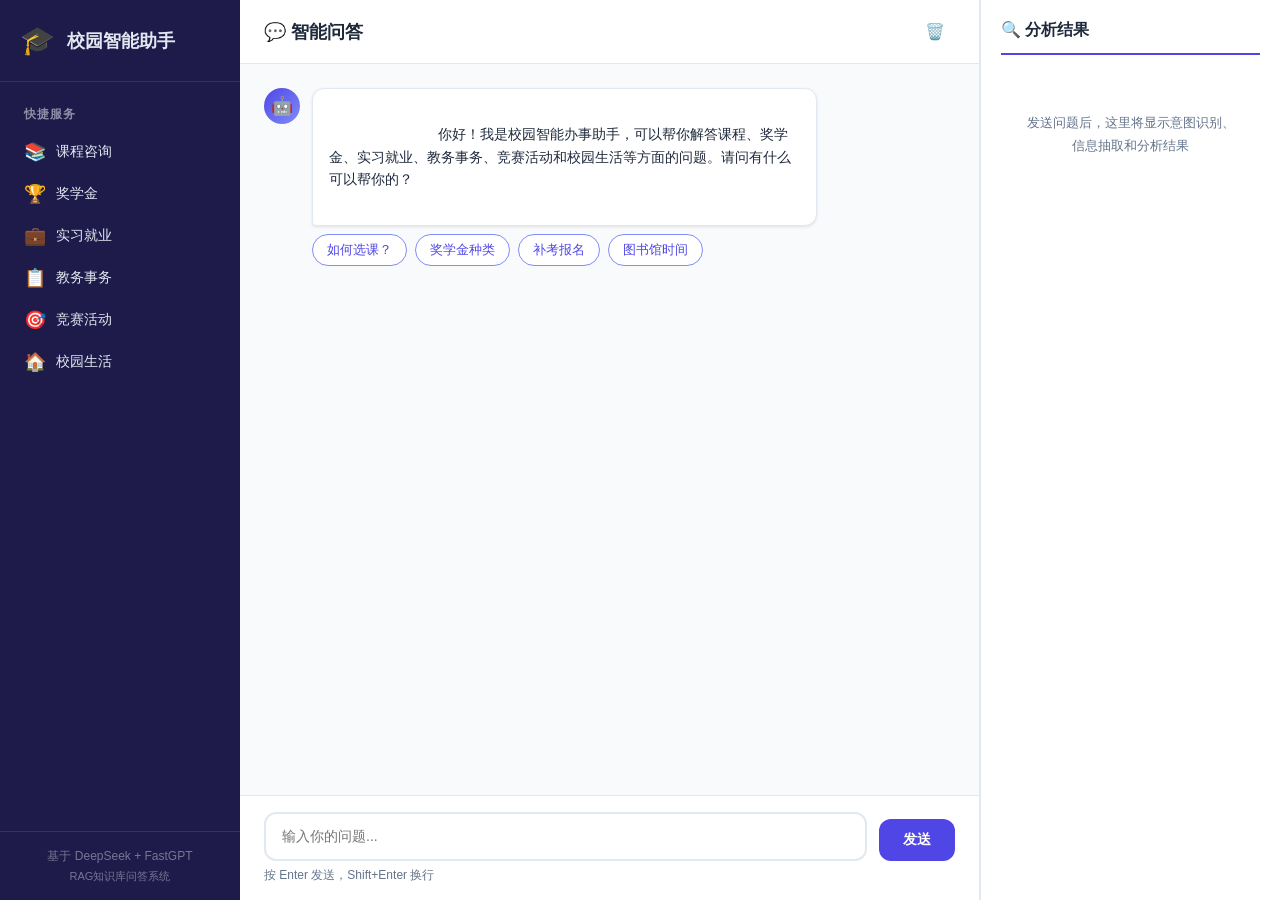
==== templates/index.html @ 4680c73d "第一次" ====
<!DOCTYPE html>
<html lang="zh-CN">
<head>
    <meta charset="UTF-8">
    <meta name="viewport" content="width=device-width, initial-scale=1.0">
    <title>校园智能办事助手</title>
    <link rel="stylesheet" href="/static/css/style.css">
</head>
<body>
    <div class="app-container">
        <!-- 侧边栏 -->
        <aside class="sidebar">
            <div class="sidebar-header">
                <div class="logo">
                    <span class="logo-icon">🎓</span>
                    <h1>校园智能助手</h1>
                </div>
            </div>
            <nav class="sidebar-nav">
                <div class="nav-section">
                    <h3>快捷服务</h3>
                    <button class="nav-item" data-intent="course">
                        <span class="nav-icon">📚</span>课程咨询
                    </button>
                    <button class="nav-item" data-intent="scholarship">
                        <span class="nav-icon">🏆</span>奖学金
                    </button>
                    <button class="nav-item" data-intent="internship">
                        <span class="nav-icon">💼</span>实习就业
                    </button>
                    <button class="nav-item" data-intent="academic_affairs">
                        <span class="nav-icon">📋</span>教务事务
                    </button>
                    <button class="nav-item" data-intent="competition">
                        <span class="nav-icon">🎯</span>竞赛活动
                    </button>
                    <button class="nav-item" data-intent="campus_life">
                        <span class="nav-icon">🏠</span>校园生活
                    </button>
                </div>
            </nav>
            <div class="sidebar-footer">
                <p>基于 DeepSeek + FastGPT</p>
                <p class="sub">RAG知识库问答系统</p>
            </div>
        </aside>

        <!-- 主聊天区域 -->
        <main class="chat-main">
            <header class="chat-header">
                <h2>💬 智能问答</h2>
                <div class="header-actions">
                    <button id="clearBtn" class="btn-icon" title="清空对话">🗑️</button>
                </div>
            </header>

            <div class="chat-messages" id="chatMessages">
                <!-- 欢迎消息 -->
                <div class="message bot">
                    <div class="message-avatar">🤖</div>
                    <div class="message-content">
                        <div class="message-text">
                            你好！我是校园智能办事助手，可以帮你解答课程、奖学金、实习就业、教务事务、竞赛活动和校园生活等方面的问题。请问有什么可以帮你的？
                        </div>
                        <div class="quick-replies">
                            <button class="quick-reply-btn" onclick="sendQuickReply('如何选课？')">如何选课？</button>
                            <button class="quick-reply-btn" onclick="sendQuickReply('奖学金有哪些种类？')">奖学金种类</button>
                            <button class="quick-reply-btn" onclick="sendQuickReply('补考怎么报名？')">补考报名</button>
                            <button class="quick-reply-btn" onclick="sendQuickReply('图书馆开放时间？')">图书馆时间</button>
                        </div>
                    </div>
                </div>
            </div>

            <!-- 输入区域 -->
            <div class="chat-input-area">
                <div class="input-container">
                    <textarea
                        id="userInput"
                        placeholder="输入你的问题..."
                        rows="1"
                        onkeydown="handleKeyDown(event)"
                    ></textarea>
                    <button id="sendBtn" class="send-btn" onclick="sendMessage()">
                        发送
                    </button>
                </div>
                <div class="input-hint">按 Enter 发送，Shift+Enter 换行</div>
            </div>
        </main>

        <!-- 右侧分析面板 -->
        <aside class="analysis-panel" id="analysisPanel">
            <h3>🔍 分析结果</h3>
            <div class="analysis-content" id="analysisContent">
                <div class="analysis-placeholder">
                    发送问题后，这里将显示意图识别、信息抽取和分析结果
                </div>
            </div>
        </aside>
    </div>

    <script src="/static/js/app.js"></script>
</body>
</html>
---- static/css/style.css ----
/* 校园智能办事助手 - 样式表 */
:root {
    --primary: #4f46e5;
    --primary-light: #818cf8;
    --primary-dark: #3730a3;
    --bg: #f8fafc;
    --bg-card: #ffffff;
    --bg-sidebar: #1e1b4b;
    --text: #1e293b;
    --text-light: #64748b;
    --text-sidebar: #e2e8f0;
    --border: #e2e8f0;
    --success: #10b981;
    --warning: #f59e0b;
    --danger: #ef4444;
    --shadow: 0 1px 3px rgba(0,0,0,0.1);
    --shadow-lg: 0 4px 12px rgba(0,0,0,0.1);
    --radius: 12px;
    --radius-sm: 8px;
}

* {
    margin: 0;
    padding: 0;
    box-sizing: border-box;
}

body {
    font-family: -apple-system, BlinkMacSystemFont, "Segoe UI", "PingFang SC", "Hiragino Sans GB", "Microsoft YaHei", sans-serif;
    background: var(--bg);
    color: var(--text);
    height: 100vh;
    overflow: hidden;
}

.app-container {
    display: grid;
    grid-template-columns: 240px 1fr 300px;
    height: 100vh;
}

/* ===== 侧边栏 ===== */
.sidebar {
    background: var(--bg-sidebar);
    color: var(--text-sidebar);
    display: flex;
    flex-direction: column;
    overflow: hidden;
}

.sidebar-header {
    padding: 24px 20px;
    border-bottom: 1px solid rgba(255,255,255,0.1);
}

.logo {
    display: flex;
    align-items: center;
    gap: 12px;
}

.logo-icon {
    font-size: 28px;
}

.logo h1 {
    font-size: 18px;
    font-weight: 600;
    white-space: nowrap;
}

.sidebar-nav {
    flex: 1;
    overflow-y: auto;
    padding: 16px 12px;
}

.nav-section h3 {
    font-size: 12px;
    text-transform: uppercase;
    color: rgba(255,255,255,0.5);
    padding: 8px 12px;
    letter-spacing: 1px;
}

.nav-item {
    display: flex;
    align-items: center;
    gap: 10px;
    width: 100%;
    padding: 10px 12px;
    border: none;
    background: transparent;
    color: var(--text-sidebar);
    font-size: 14px;
    border-radius: var(--radius-sm);
    cursor: pointer;
    transition: all 0.2s;
    text-align: left;
}

.nav-item:hover {
    background: rgba(255,255,255,0.1);
}

.nav-item.active {
    background: var(--primary);
    color: white;
}

.nav-icon {
    font-size: 18px;
}

.sidebar-footer {
    padding: 16px 20px;
    border-top: 1px solid rgba(255,255,255,0.1);
    font-size: 12px;
    color: rgba(255,255,255,0.4);
    text-align: center;
}

.sidebar-footer .sub {
    margin-top: 4px;
    font-size: 11px;
}

/* ===== 聊天主区域 ===== */
.chat-main {
    display: flex;
    flex-direction: column;
    background: var(--bg);
    border-right: 1px solid var(--border);
    min-height: 0;
    overflow: hidden;
}

.chat-header {
    display: flex;
    align-items: center;
    justify-content: space-between;
    padding: 16px 24px;
    background: var(--bg-card);
    border-bottom: 1px solid var(--border);
}

.chat-header h2 {
    font-size: 18px;
    font-weight: 600;
}

.header-actions {
    display: flex;
    gap: 8px;
}

.btn-icon {
    padding: 6px 10px;
    border: none;
    background: transparent;
    border-radius: var(--radius-sm);
    cursor: pointer;
    font-size: 16px;
    transition: background 0.2s;
}

.btn-icon:hover {
    background: var(--border);
}

/* 消息区域 */
.chat-messages {
    flex: 1;
    overflow-y: auto;
    padding: 24px;
    display: flex;
    flex-direction: column;
    gap: 20px;
    min-height: 0;
}

.message {
    display: flex;
    gap: 12px;
    max-width: 80%;
    animation: fadeIn 0.3s ease;
}

@keyframes fadeIn {
    from { opacity: 0; transform: translateY(8px); }
    to { opacity: 1; transform: translateY(0); }
}

.message.user {
    align-self: flex-end;
    flex-direction: row-reverse;
}

.message-avatar {
    width: 36px;
    height: 36px;
    border-radius: 50%;
    display: flex;
    align-items: center;
    justify-content: center;
    font-size: 18px;
    flex-shrink: 0;
    background: var(--border);
}

.message.bot .message-avatar {
    background: linear-gradient(135deg, var(--primary), var(--primary-light));
}

.message-content {
    display: flex;
    flex-direction: column;
    gap: 8px;
}

.message-text {
    padding: 12px 16px;
    border-radius: var(--radius);
    line-height: 1.6;
    font-size: 14px;
    white-space: pre-wrap;
}

.message.user .message-text {
    background: var(--primary);
    color: white;
    border-bottom-right-radius: 4px;
}

.message.bot .message-text {
    background: var(--bg-card);
    border: 1px solid var(--border);
    border-bottom-left-radius: 4px;
    box-shadow: var(--shadow);
}

/* 快捷回复 */
.quick-replies {
    display: flex;
    flex-wrap: wrap;
    gap: 8px;
}

.quick-reply-btn {
    padding: 6px 14px;
    border: 1px solid var(--primary-light);
    background: white;
    color: var(--primary);
    border-radius: 20px;
    font-size: 13px;
    cursor: pointer;
    transition: all 0.2s;
}

.quick-reply-btn:hover {
    background: var(--primary);
    color: white;
}

/* 来源标签 */
.source-tag {
    display: inline-flex;
    align-items: center;
    gap: 4px;
    padding: 3px 10px;
    background: #f0f9ff;
    color: #0369a1;
    border-radius: 12px;
    font-size: 12px;
}

/* 输入区域 */
.chat-input-area {
    padding: 16px 24px;
    background: var(--bg-card);
    border-top: 1px solid var(--border);
}

.input-container {
    display: flex;
    gap: 12px;
    align-items: flex-end;
}

#userInput {
    flex: 1;
    padding: 12px 16px;
    border: 2px solid var(--border);
    border-radius: var(--radius);
    font-size: 14px;
    font-family: inherit;
    resize: none;
    outline: none;
    transition: border-color 0.2s;
    max-height: 120px;
    line-height: 1.5;
}

#userInput:focus {
    border-color: var(--primary);
}

.send-btn {
    padding: 12px 24px;
    background: var(--primary);
    color: white;
    border: none;
    border-radius: var(--radius);
    font-size: 14px;
    font-weight: 600;
    cursor: pointer;
    transition: all 0.2s;
    white-space: nowrap;
}

.send-btn:hover {
    background: var(--primary-dark);
}

.send-btn:disabled {
    background: var(--border);
    cursor: not-allowed;
}

.input-hint {
    font-size: 12px;
    color: var(--text-light);
    margin-top: 6px;
}

/* ===== 分析面板 ===== */
.analysis-panel {
    background: var(--bg-card);
    padding: 20px;
    overflow-y: auto;
    border-left: 1px solid var(--border);
}

.analysis-panel h3 {
    font-size: 16px;
    margin-bottom: 16px;
    padding-bottom: 12px;
    border-bottom: 2px solid var(--primary);
}

.analysis-placeholder {
    color: var(--text-light);
    font-size: 13px;
    text-align: center;
    padding: 40px 20px;
    line-height: 1.8;
}

.analysis-section {
    margin-bottom: 20px;
}

.analysis-section h4 {
    font-size: 13px;
    color: var(--primary);
    margin-bottom: 8px;
    display: flex;
    align-items: center;
    gap: 6px;
}

.intent-badge {
    display: inline-flex;
    align-items: center;
    gap: 6px;
    padding: 6px 14px;
    background: linear-gradient(135deg, var(--primary), var(--primary-light));
    color: white;
    border-radius: 20px;
    font-size: 13px;
    font-weight: 500;
}

.confidence-bar {
    width: 100%;
    height: 6px;
    background: var(--border);
    border-radius: 3px;
    overflow: hidden;
    margin-top: 6px;
}

.confidence-fill {
    height: 100%;
    background: var(--success);
    border-radius: 3px;
    transition: width 0.5s ease;
}

.entity-item {
    display: flex;
    justify-content: space-between;
    padding: 8px 12px;
    background: #f8fafc;
    border-radius: var(--radius-sm);
    margin-bottom: 6px;
    font-size: 13px;
}

.entity-type {
    color: var(--primary);
    font-weight: 500;
}

.entity-value {
    color: var(--text);
}

.source-item {
    padding: 10px 12px;
    background: #f0f9ff;
    border-radius: var(--radius-sm);
    margin-bottom: 6px;
    font-size: 13px;
    line-height: 1.5;
}

.source-item .source-name {
    color: #0369a1;
    font-weight: 500;
}

/* 加载动画 */
.typing-indicator {
    display: flex;
    gap: 4px;
    padding: 8px 0;
}

.typing-indicator span {
    width: 8px;
    height: 8px;
    background: var(--primary-light);
    border-radius: 50%;
    animation: typing 1.4s infinite ease-in-out;
}

.typing-indicator span:nth-child(2) { animation-delay: 0.2s; }
.typing-indicator span:nth-child(3) { animation-delay: 0.4s; }

@keyframes typing {
    0%, 80%, 100% { transform: scale(0.6); opacity: 0.4; }
    40% { transform: scale(1); opacity: 1; }
}

/* 响应式 */
@media (max-width: 1024px) {
    .app-container {
        grid-template-columns: 60px 1fr;
    }
    .sidebar-header h1,
    .nav-item span:not(.nav-icon),
    .sidebar-footer { display: none; }
    .nav-item { justify-content: center; padding: 12px; }
    .analysis-panel { display: none; }
}

@media (max-width: 768px) {
    .app-container {
        grid-template-columns: 1fr;
    }
    .sidebar { display: none; }
}
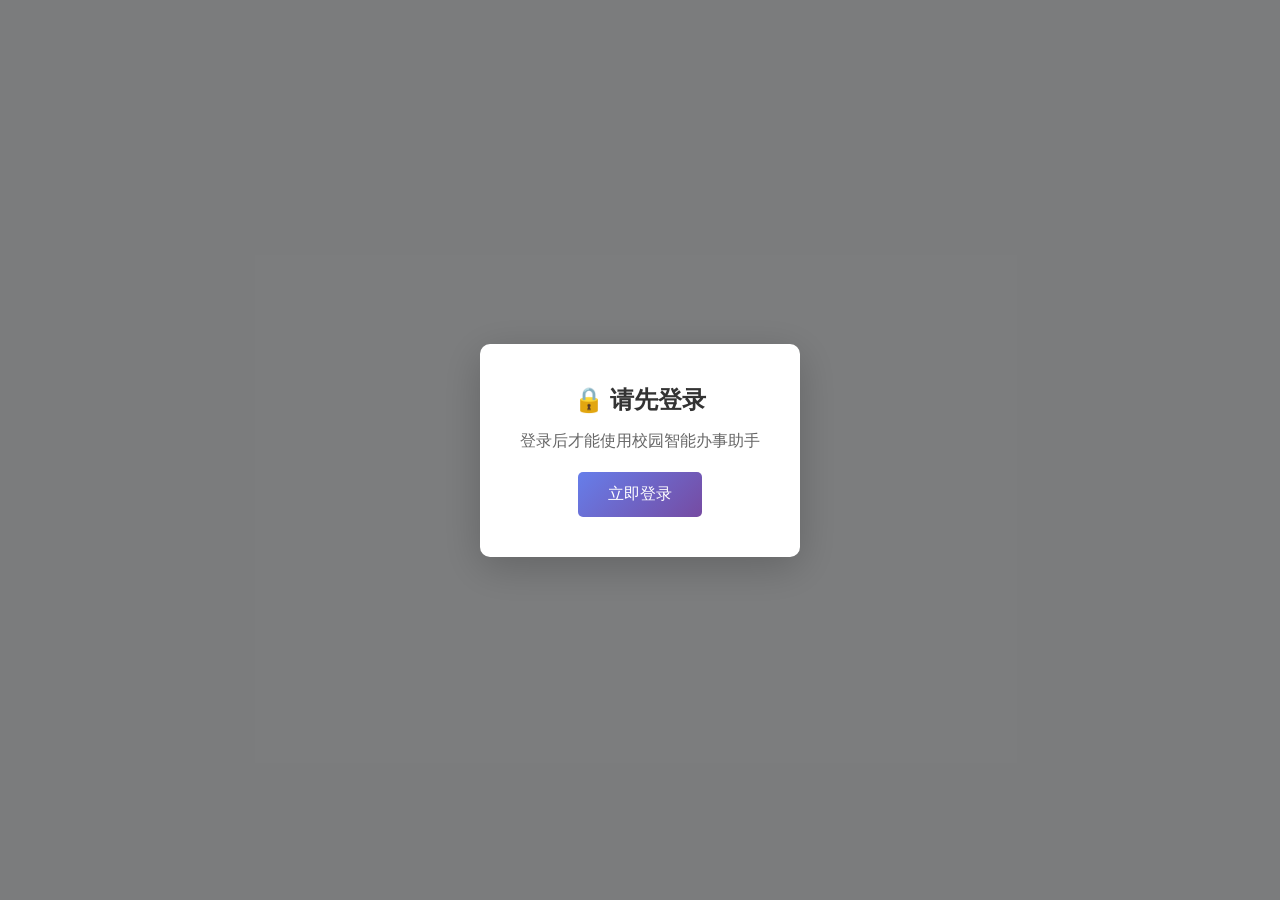
==== commit b5e503c7: "修改" ====
--- a/templates/index.html
+++ b/templates/index.html
@@ -5,9 +5,100 @@
     <meta name="viewport" content="width=device-width, initial-scale=1.0">
     <title>校园智能办事助手</title>
     <link rel="stylesheet" href="/static/css/style.css">
+    <style>
+        /* 用户信息区域样式 - 放在 header 右侧 */
+        .user-info-bar {
+            display: flex;
+            align-items: center;
+            gap: 10px;
+            padding: 8px 15px;
+            background: linear-gradient(135deg, #667eea 0%, #764ba2 100%);
+            border-radius: 8px;
+            color: white;
+        }
+
+        .user-info-bar .username {
+            font-weight: 500;
+            font-size: 14px;
+            white-space: nowrap;
+        }
+
+        .user-info-bar .logout-btn {
+            background: rgba(255, 255, 255, 0.2);
+            border: 1px solid rgba(255, 255, 255, 0.3);
+            color: white;
+            padding: 5px 12px;
+            border-radius: 5px;
+            cursor: pointer;
+            font-size: 12px;
+            transition: all 0.3s ease;
+            white-space: nowrap;
+        }
+
+        .user-info-bar .logout-btn:hover {
+            background: rgba(255, 255, 255, 0.3);
+        }
+
+        /* 未登录提示 */
+        .login-prompt {
+            position: fixed;
+            top: 0;
+            left: 0;
+            right: 0;
+            bottom: 0;
+            background: rgba(0, 0, 0, 0.5);
+            display: flex;
+            align-items: center;
+            justify-content: center;
+            z-index: 9999;
+        }
+
+        .login-prompt-content {
+            background: white;
+            padding: 40px;
+            border-radius: 10px;
+            box-shadow: 0 10px 40px rgba(0, 0, 0, 0.2);
+            text-align: center;
+            max-width: 400px;
+        }
+
+        .login-prompt-content h2 {
+            color: #333;
+            margin-bottom: 15px;
+        }
+
+        .login-prompt-content p {
+            color: #666;
+            margin-bottom: 20px;
+        }
+
+        .login-prompt-content .btn-login-now {
+            background: linear-gradient(135deg, #667eea 0%, #764ba2 100%);
+            color: white;
+            border: none;
+            padding: 12px 30px;
+            border-radius: 5px;
+            font-size: 16px;
+            cursor: pointer;
+            transition: transform 0.2s ease;
+        }
+
+        .login-prompt-content .btn-login-now:hover {
+            transform: translateY(-2px);
+        }
+    </style>
 </head>
 <body>
-    <div class="app-container">
+    <!-- 未登录提示 -->
+    <div class="login-prompt" id="loginPrompt" style="display: none;">
+        <div class="login-prompt-content">
+            <h2>🔒 请先登录</h2>
+            <p>登录后才能使用校园智能办事助手</p>
+            <button class="btn-login-now" onclick="window.location.href='/login'">立即登录</button>
+        </div>
+    </div>
+
+    <div class="app-container" id="appContainer" style="display: none;">
         <!-- 侧边栏 -->
         <aside class="sidebar">
             <div class="sidebar-header">
@@ -23,10 +114,10 @@
                         <span class="nav-icon">📚</span>课程咨询
                     </button>
                     <button class="nav-item" data-intent="scholarship">
-                        <span class="nav-icon">🏆</span>奖学金
+                        <span class="nav-icon"></span>奖学金
                     </button>
                     <button class="nav-item" data-intent="internship">
-                        <span class="nav-icon">💼</span>实习就业
+                        <span class="nav-icon"></span>实习就业
                     </button>
                     <button class="nav-item" data-intent="academic_affairs">
                         <span class="nav-icon">📋</span>教务事务
@@ -50,6 +141,11 @@
             <header class="chat-header">
                 <h2>💬 智能问答</h2>
                 <div class="header-actions">
+                    <!-- 用户信息栏 -->
+                    <div class="user-info-bar" id="userInfoBar">
+                        <span class="username" id="displayUsername"> 用户</span>
+                        <button class="logout-btn" onclick="logout()">退出登录</button>
+                    </div>
                     <button id="clearBtn" class="btn-icon" title="清空对话">🗑️</button>
                 </div>
             </header>
@@ -101,5 +197,28 @@
     </div>
 
     <script src="/static/js/app.js"></script>
+    <script>        // 检查登录状态
+        window.addEventListener('load', () => {
+            const token = localStorage.getItem('access_token');
+            const username = localStorage.getItem('username');
+            if (token && username) {
+                document.getElementById('displayUsername').textContent = `👤 ${username}`;
+                document.getElementById('appContainer').style.display = 'flex';
+                document.getElementById('loginPrompt').style.display = 'none';
+            } else {
+                document.getElementById('appContainer').style.display = 'none';
+                document.getElementById('loginPrompt').style.display = 'flex';
+            }
+        });
+
+        function logout() {
+            if (confirm('确定要退出登录吗？')) {
+                localStorage.removeItem('access_token');
+                localStorage.removeItem('username');
+                document.cookie = 'access_token=; path=/; max-age=0';
+                window.location.href = '/login';
+            }
+        }
+    </script>
 </body>
-</html>
+</html>
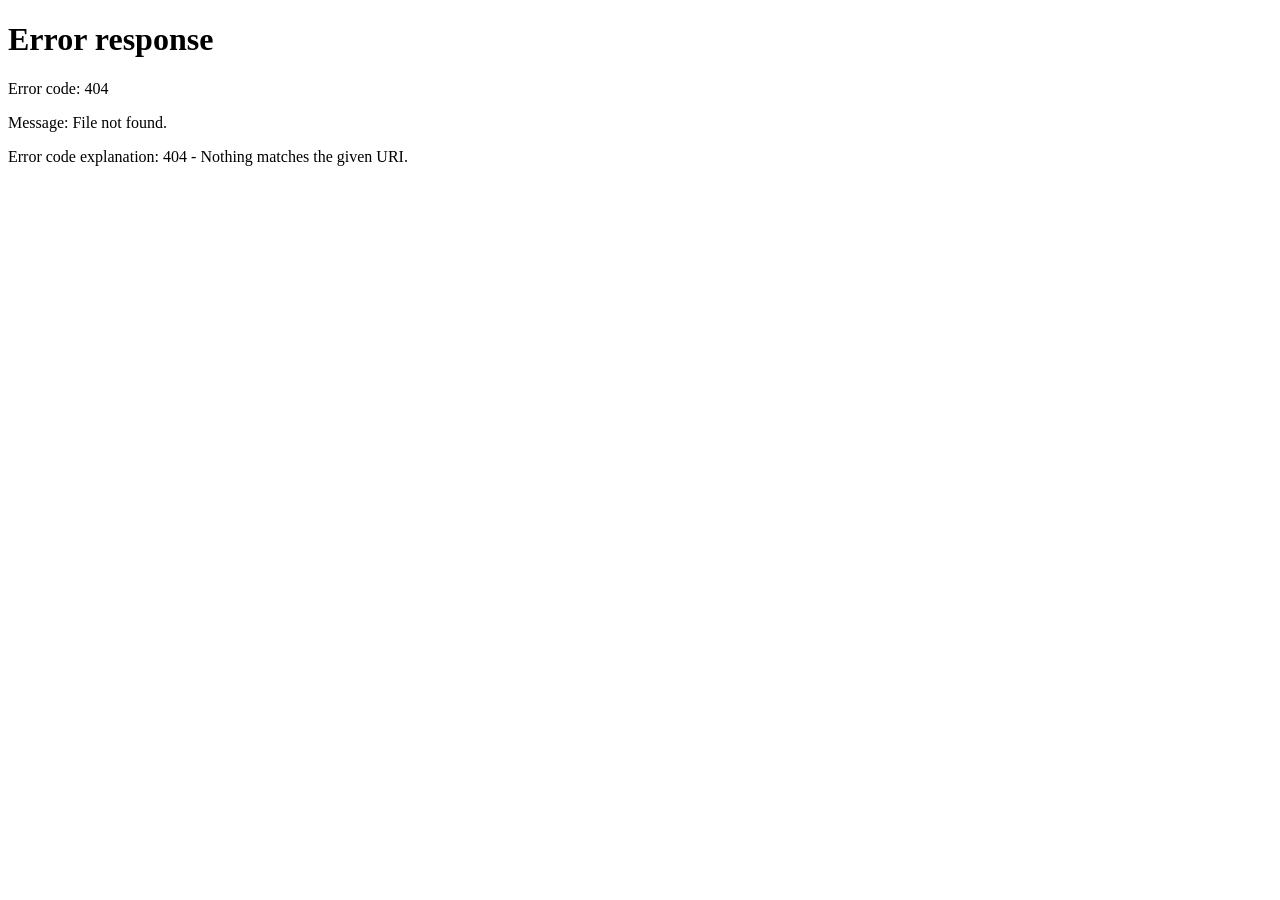
==== commit 612ba943: "第一次" ====
--- a/templates/index.html
+++ b/templates/index.html
@@ -131,7 +131,7 @@
                 </div>
             </nav>
             <div class="sidebar-footer">
-                <p>基于 DeepSeek + FastGPT</p>
+                <p>基于 DeepSeek + 本地RAG</p>
                 <p class="sub">RAG知识库问答系统</p>
             </div>
         </aside>
@@ -139,8 +139,16 @@
         <!-- 主聊天区域 -->
         <main class="chat-main">
             <header class="chat-header">
-                <h2>💬 智能问答</h2>
+                <div class="chat-title-area">
+                    <h2>💬 智能问答</h2>
+                    <span class="mode-badge" id="modeBadge">📚 知识库</span>
+                </div>
                 <div class="header-actions">
+                    <!-- AI 模式切换 -->
+                    <div class="ai-toggle" id="aiToggle">
+                        <button class="ai-toggle-btn active" data-ai="rag">📚 知识库</button>
+                        <button class="ai-toggle-btn" data-ai="deepseek">🧠 DeepSeek</button>
+                    </div>
                     <!-- 用户信息栏 -->
                     <div class="user-info-bar" id="userInfoBar">
                         <span class="username" id="displayUsername"> 用户</span>
@@ -195,30 +203,73 @@
             </div>
         </aside>
     </div>
-
     <script src="/static/js/app.js"></script>
-    <script>        // 检查登录状态
-        window.addEventListener('load', () => {
+    <script>
+        // 检查登录状态并验证 token 有效性
+        window.addEventListener('load', async () => {
             const token = localStorage.getItem('access_token');
             const username = localStorage.getItem('username');
+
             if (token && username) {
-                document.getElementById('displayUsername').textContent = `👤 ${username}`;
-                document.getElementById('appContainer').style.display = 'flex';
-                document.getElementById('loginPrompt').style.display = 'none';
+                // 验证 token 是否有效
+                try {
+                    const response = await fetch('/api/auth/me', {
+                        headers: {
+                            'Authorization': `Bearer ${token}`
+                        }
+                    });
+
+                    if (response.ok) {
+                        // Token 有效，显示应用
+                        document.getElementById('displayUsername').textContent = `👤 ${username}`;
+                        document.getElementById('appContainer').style.display = 'flex';
+                        document.getElementById('loginPrompt').style.display = 'none';
+                    } else {
+                        // Token 无效，清除本地存储并跳转到登录页
+                        clearAuthAndRedirect();
+                    }
+                } catch (error) {
+                    console.error('Token validation error:', error);
+                    clearAuthAndRedirect();
+                }
             } else {
-                document.getElementById('appContainer').style.display = 'none';
-                document.getElementById('loginPrompt').style.display = 'flex';
+                // 没有 token，跳转到登录页
+                clearAuthAndRedirect();
             }
         });
 
-        function logout() {
+        // 清除认证信息并重定向
+        function clearAuthAndRedirect() {
+            localStorage.removeItem('access_token');
+            localStorage.removeItem('username');
+            document.cookie = 'access_token=; path=/; expires=Thu, 01 Jan 1970 00:00:01 GMT;';
+            window.location.href = '/login';
+        }
+
+        async function logout() {
             if (confirm('确定要退出登录吗？')) {
-                localStorage.removeItem('access_token');
-                localStorage.removeItem('username');
-                document.cookie = 'access_token=; path=/; max-age=0';
-                window.location.href = '/login';
+                try {
+                    const token = localStorage.getItem('access_token');
+
+                    // 调用后端登出接口，将当前令牌加入黑名单
+                    if (token) {
+                        await fetch('/api/auth/logout', {
+                            method: 'POST',
+                            headers: {
+                                'Authorization': `Bearer ${token}`,
+                                'Content-Type': 'application/json'
+                            }
+                        });
+                    }
+                } catch (error) {
+                    console.error('Logout error:', error);
+                } finally {
+                    // 无论后端调用是否成功，都清除本地存储
+                    clearAuthAndRedirect();
+                }
             }
         }
     </script>
 </body>
-</html>+</html>
+
--- a/static/css/style.css
+++ b/static/css/style.css
@@ -149,6 +149,29 @@
     font-weight: 600;
 }
 
+.chat-title-area {
+    display: flex;
+    align-items: center;
+    gap: 10px;
+}
+
+/* 当前模式标签 */
+.mode-badge {
+    padding: 4px 12px;
+    border-radius: 14px;
+    font-size: 13px;
+    font-weight: 600;
+    background: linear-gradient(135deg, #667eea 0%, #764ba2 100%);
+    color: white;
+    box-shadow: 0 2px 8px rgba(102, 126, 234, 0.35);
+    transition: all 0.3s ease;
+}
+
+.mode-badge.deepseek-mode {
+    background: linear-gradient(135deg, #10b981 0%, #059669 100%);
+    box-shadow: 0 2px 8px rgba(16, 185, 129, 0.35);
+}
+
 .header-actions {
     display: flex;
     gap: 8px;
@@ -166,6 +189,38 @@
 
 .btn-icon:hover {
     background: var(--border);
+}
+
+/* AI 模式切换 */
+.ai-toggle {
+    display: flex;
+    gap: 0;
+    border-radius: var(--radius-sm);
+    overflow: hidden;
+    border: 2px solid var(--border);
+}
+
+.ai-toggle-btn {
+    padding: 7px 16px;
+    border: none;
+    background: white;
+    color: var(--text-light);
+    font-size: 13px;
+    cursor: pointer;
+    transition: all 0.2s;
+    font-weight: 500;
+    white-space: nowrap;
+}
+
+.ai-toggle-btn.active {
+    background: var(--primary);
+    color: white;
+    border-color: var(--primary);
+}
+
+.ai-toggle-btn:hover:not(.active) {
+    background: var(--bg);
+    color: var(--primary);
 }
 
 /* 消息区域 */
@@ -471,3 +526,4 @@
     }
     .sidebar { display: none; }
 }
+
